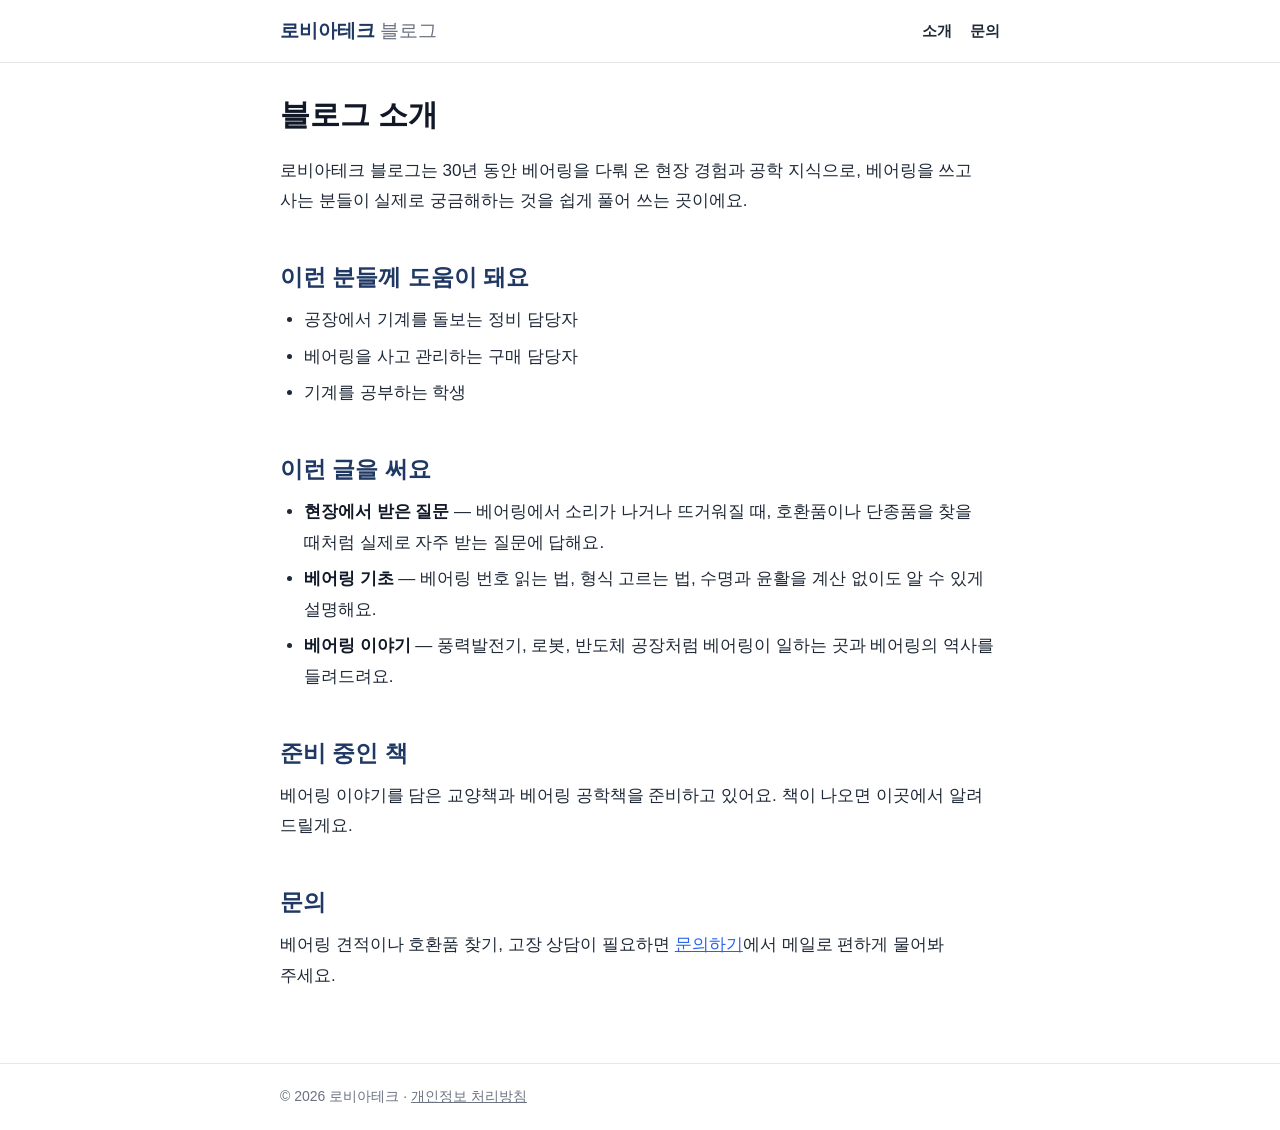
==== about/index.html @ e741268b "블로그 정식 오픈: 소개·문의·개인정보 처리방침, 검색 허용 - 소개·문의·개인정보 처리방침 페이지와 메일 견적 문의 버튼을 더함 - 검색 제외(noindex)와 미리보기 띠를 없" ====
<!doctype html>
<html lang="ko">
<head>
<meta charset="utf-8">
<meta name="viewport" content="width=device-width, initial-scale=1">
<title>블로그 소개 | 로비아테크 블로그</title>
<meta name="description" content="30년 베어링 현장 경험으로 베어링을 쉽게 풀어 쓰는 로비아테크 블로그를 소개해요.">
<link rel="canonical" href="https://blog.roviatech.co.kr/about/">
<meta property="og:type" content="website">
<meta property="og:site_name" content="로비아테크 블로그">
<meta property="og:title" content="블로그 소개 | 로비아테크 블로그">
<meta property="og:description" content="30년 베어링 현장 경험으로 베어링을 쉽게 풀어 쓰는 로비아테크 블로그를 소개해요.">
<meta property="og:image" content="https://blog.roviatech.co.kr/images/how-to-read-bearing-numbers-1.png">
<meta property="og:url" content="https://blog.roviatech.co.kr/about/">
<link rel="stylesheet" href="../assets/style.css">
</head>
<body>
<header class="site-header"><div class="inner"><a class="brand" href="../">로비아테크 <span>블로그</span></a><nav><a href="../about/">소개</a><a href="../contact/">문의</a></nav></div></header>
<main>
<h1>블로그 소개</h1>
<p>로비아테크 블로그는 30년 동안 베어링을 다뤄 온 현장 경험과 공학 지식으로, 베어링을 쓰고 사는 분들이 실제로 궁금해하는 것을 쉽게 풀어 쓰는 곳이에요.</p>
<h2>이런 분들께 도움이 돼요</h2>
<ul><li>공장에서 기계를 돌보는 정비 담당자</li><li>베어링을 사고 관리하는 구매 담당자</li><li>기계를 공부하는 학생</li></ul>
<h2>이런 글을 써요</h2>
<ul><li><strong>현장에서 받은 질문</strong> — 베어링에서 소리가 나거나 뜨거워질 때, 호환품이나 단종품을 찾을 때처럼 실제로 자주 받는 질문에 답해요.</li><li><strong>베어링 기초</strong> — 베어링 번호 읽는 법, 형식 고르는 법, 수명과 윤활을 계산 없이도 알 수 있게 설명해요.</li><li><strong>베어링 이야기</strong> — 풍력발전기, 로봇, 반도체 공장처럼 베어링이 일하는 곳과 베어링의 역사를 들려드려요.</li></ul>
<h2>준비 중인 책</h2>
<p>베어링 이야기를 담은 교양책과 베어링 공학책을 준비하고 있어요. 책이 나오면 이곳에서 알려 드릴게요.</p>
<h2>문의</h2>
<p>베어링 견적이나 호환품 찾기, 고장 상담이 필요하면 <a href="../contact/">문의하기</a>에서 메일로 편하게 물어봐 주세요.</p>
</main>
<footer><div class="inner">© 2026 로비아테크 · <a href="../privacy/">개인정보 처리방침</a></div></footer>
<script>
(function () {
  var body = '베어링 번호(호칭):\n제조사:\n수량:\n희망 납기:\n쓰는 곳(장비):\n회사명:\n연락처:\n\n사진이 있으면 첨부해 주세요.';
  function addr(el) { return el.getAttribute('data-u') + '@' + el.getAttribute('data-d'); }
  document.querySelectorAll('[data-mailtext]').forEach(function (el) { el.textContent = addr(el); });
  document.querySelectorAll('a[data-mail]').forEach(function (a) {
    a.addEventListener('click', function () {
      a.href = 'mailto:' + addr(a) + '?subject=' + encodeURIComponent(a.getAttribute('data-s') || '') +
               '&body=' + encodeURIComponent(body);
    });
  });
})();
</script>
</body>
</html>
---- assets/style.css ----
:root {
  --ink: #1f2937;
  --strong: #111827;
  --muted: #6b7280;
  --line: #e5e7eb;
  --soft: #f6f7f9;
  --brand: #1f3864;
  --brand-soft: #e8eefb;
  --link: #2563eb;
  --warn-bg: #fff6dc;
  --warn-ink: #8a5a00;
  color-scheme: light;
}

* { box-sizing: border-box; }
html { -webkit-text-size-adjust: 100%; }
body {
  margin: 0;
  background: #ffffff;
  color: var(--ink);
  font-family: -apple-system, BlinkMacSystemFont, "Apple SD Gothic Neo", "Malgun Gothic", "Noto Sans KR", sans-serif;
  font-size: 17px;
  line-height: 1.8;
  word-break: keep-all;
  overflow-wrap: break-word;
}
a { color: var(--link); }
img { max-width: 100%; }

.preview-bar {
  background: var(--warn-bg);
  color: var(--warn-ink);
  font-size: 14px;
  line-height: 1.5;
  text-align: center;
  padding: 8px 16px;
}
.site-header { border-bottom: 1px solid var(--line); }
.site-header .inner, main, footer .inner { max-width: 760px; margin: 0 auto; }
.site-header .inner { padding: 14px 20px; }
.brand { font-size: 19px; font-weight: 800; color: var(--brand); text-decoration: none; }
.brand span { font-weight: 500; color: var(--muted); }
.site-header .inner { display: flex; align-items: center; justify-content: space-between; gap: 12px; }
.site-header nav a { margin-left: 18px; color: var(--ink); font-size: 15px; font-weight: 600; text-decoration: none; }
.site-header nav a:hover { color: var(--brand); }
footer a { color: var(--muted); }
.mail-addr { font-weight: 700; color: var(--strong); }

main { padding: 24px 20px 56px; }
h1 { font-size: 30px; line-height: 1.35; margin: 8px 0 20px; color: var(--strong); }
h2 { font-size: 23px; line-height: 1.4; margin: 44px 0 12px; color: var(--brand); }
h3 { font-size: 19px; line-height: 1.45; margin: 28px 0 8px; color: var(--strong); }
p { margin: 0 0 16px; }
ul, ol { margin: 0 0 16px; padding-left: 1.4em; }
li { margin: 6px 0; }
strong { color: var(--strong); }

figure { margin: 24px 0; }
figure img { display: block; width: 100%; height: auto; border: 1px solid var(--line); border-radius: 12px; }

.table-wrap { overflow-x: auto; margin: 16px 0 20px; border: 1px solid var(--line); border-radius: 10px; }
table { width: 100%; border-collapse: collapse; font-size: 15px; line-height: 1.6; }
th, td { padding: 9px 12px; border-bottom: 1px solid var(--line); text-align: left; vertical-align: top; }
th { background: var(--soft); font-weight: 700; white-space: nowrap; }
tr:last-child td { border-bottom: none; }

blockquote { margin: 16px 0; padding: 12px 16px; background: var(--soft); border-left: 4px solid var(--line); border-radius: 0 8px 8px 0; }
blockquote p:last-child { margin-bottom: 0; }

.crumbs { margin: 0 0 4px; font-size: 15px; color: var(--muted); }
.crumbs a { text-decoration: none; }
.tag { display: inline-block; padding: 2px 10px; border-radius: 999px; background: var(--brand-soft); color: var(--brand); font-size: 13px; font-weight: 700; line-height: 1.6; }

.field-story { margin: 0 0 16px; padding: 16px 18px; border: 1px dashed #c9cfd8; border-radius: 12px; background: #fbfbfc; color: var(--muted); }
.cta { margin: 28px 0 8px; padding: 20px; border-radius: 14px; background: #eef3ff; }
.cta p { margin-bottom: 12px; }
.btn { display: inline-block; padding: 10px 18px; border-radius: 10px; background: var(--brand); color: #ffffff; font-weight: 700; text-decoration: none; }
.btn.disabled { background: #9aa5b8; cursor: not-allowed; }

.hero h1 { font-size: 28px; margin-bottom: 12px; }
.hero p { color: #374151; }
.cards { display: grid; gap: 18px; margin-top: 24px; }
.card { display: block; overflow: hidden; border: 1px solid var(--line); border-radius: 14px; background: #ffffff; color: inherit; text-decoration: none; }
.card img { display: block; width: 100%; height: auto; border-bottom: 1px solid var(--line); }
.card .body { padding: 14px 16px 16px; }
.card h2 { margin: 8px 0 6px; font-size: 20px; line-height: 1.45; color: var(--strong); }
.card p { margin: 0; font-size: 15px; line-height: 1.65; color: var(--muted); }
.more { margin-top: 24px; color: var(--muted); font-size: 15px; }

footer { border-top: 1px solid var(--line); color: var(--muted); font-size: 14px; }
footer .inner { padding: 20px; }

@media (min-width: 720px) {
  .cards { grid-template-columns: 1fr 1fr; }
}
@media (max-width: 480px) {
  body { font-size: 16.5px; }
  main { padding: 18px 16px 48px; }
  h1 { font-size: 25px; }
  h2 { font-size: 21px; }
  .site-header .inner, footer .inner { padding-left: 16px; padding-right: 16px; }
}
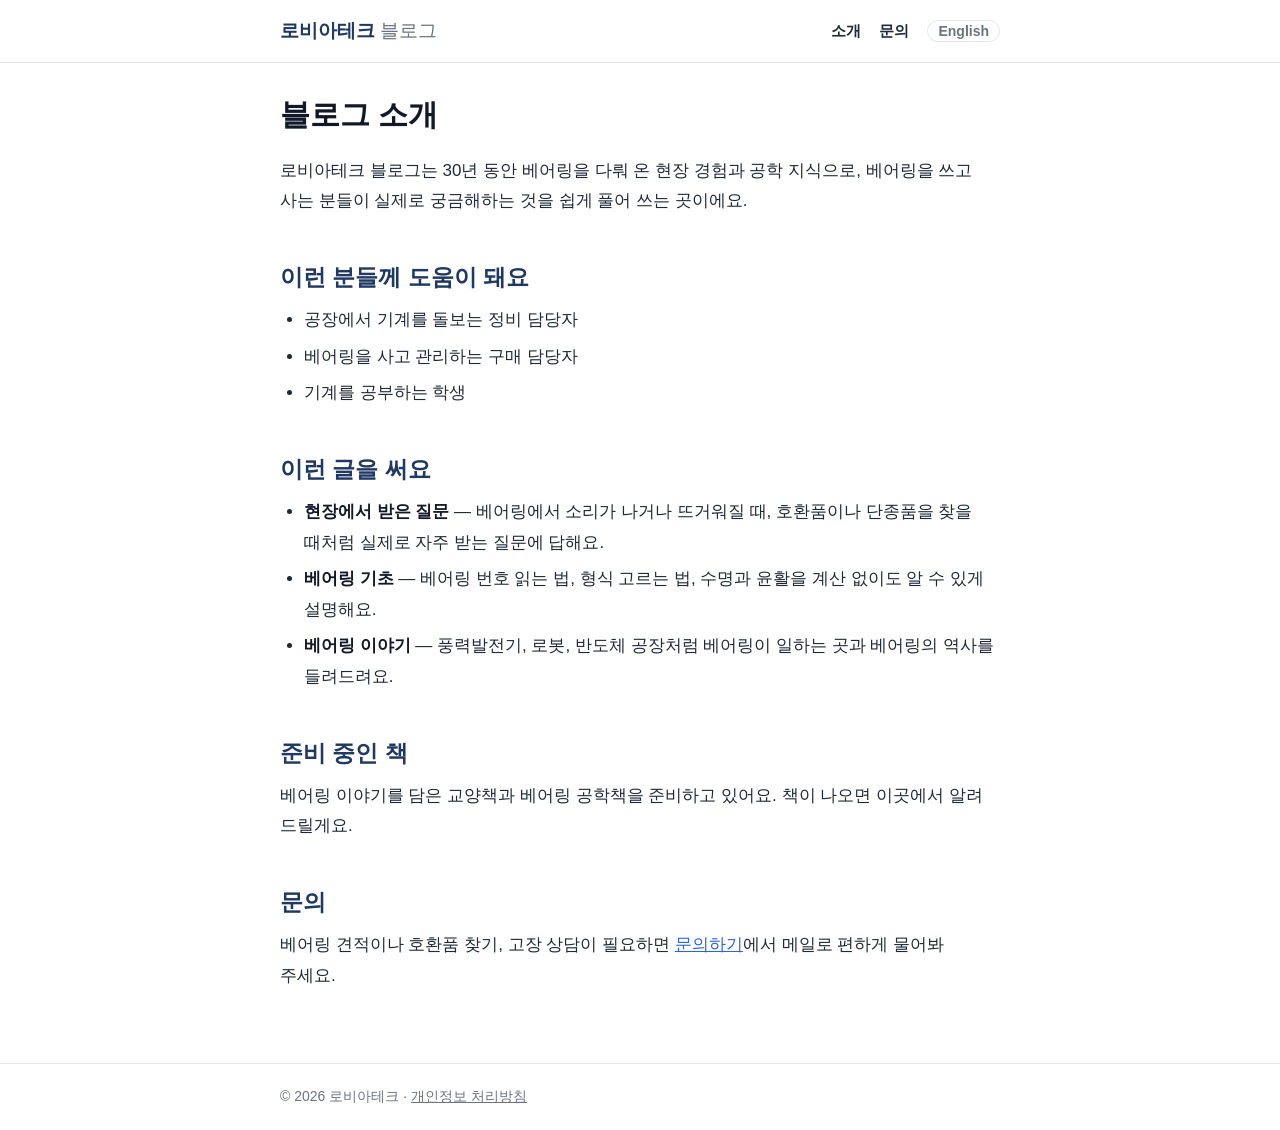
==== commit 06c6ca39: "영어판 열기: /en/ 아래 영어 첫 화면, About·Contact·Privacy, #11·#17 영어 글 - 한국어 글과 영어 글을 짝으로 잇고(언어 전환 링크, hreflan" ====
--- a/about/index.html
+++ b/about/index.html
@@ -3,19 +3,27 @@
 <head>
 <meta charset="utf-8">
 <meta name="viewport" content="width=device-width, initial-scale=1">
+<meta name="google-site-verification" content="FnGy8vwjUJnrvPE3zHXfZ7db4EVpizQZHd8lW3kn4e0">
+<meta name="naver-site-verification" content="fee8d032d96fe8d049fef2ab432df04f8d8b290f">
+<link rel="alternate" hreflang="ko" href="https://blog.roviatech.co.kr/about/">
+<link rel="alternate" hreflang="en" href="https://blog.roviatech.co.kr/en/about/">
+<link rel="alternate" hreflang="x-default" href="https://blog.roviatech.co.kr/about/">
+<script async src="https://www.googletagmanager.com/gtag/js?id=G-C03R1C6F9V"></script>
+<script>window.dataLayer=window.dataLayer||[];function gtag(){dataLayer.push(arguments);}gtag('js',new Date());gtag('config','G-C03R1C6F9V');</script>
 <title>블로그 소개 | 로비아테크 블로그</title>
 <meta name="description" content="30년 베어링 현장 경험으로 베어링을 쉽게 풀어 쓰는 로비아테크 블로그를 소개해요.">
 <link rel="canonical" href="https://blog.roviatech.co.kr/about/">
 <meta property="og:type" content="website">
+<meta property="og:locale" content="ko_KR">
 <meta property="og:site_name" content="로비아테크 블로그">
 <meta property="og:title" content="블로그 소개 | 로비아테크 블로그">
 <meta property="og:description" content="30년 베어링 현장 경험으로 베어링을 쉽게 풀어 쓰는 로비아테크 블로그를 소개해요.">
-<meta property="og:image" content="https://blog.roviatech.co.kr/images/how-to-read-bearing-numbers-1.png">
+<meta property="og:image" content="https://blog.roviatech.co.kr/images/wind-turbine-bearings-1.png">
 <meta property="og:url" content="https://blog.roviatech.co.kr/about/">
 <link rel="stylesheet" href="../assets/style.css">
 </head>
 <body>
-<header class="site-header"><div class="inner"><a class="brand" href="../">로비아테크 <span>블로그</span></a><nav><a href="../about/">소개</a><a href="../contact/">문의</a></nav></div></header>
+<header class="site-header"><div class="inner"><a class="brand" href="../">로비아테크 <span>블로그</span></a><nav><a href="../about/">소개</a><a href="../contact/">문의</a><a class="lang" href="../en/about/" hreflang="en">English</a></nav></div></header>
 <main>
 <h1>블로그 소개</h1>
 <p>로비아테크 블로그는 30년 동안 베어링을 다뤄 온 현장 경험과 공학 지식으로, 베어링을 쓰고 사는 분들이 실제로 궁금해하는 것을 쉽게 풀어 쓰는 곳이에요.</p>
@@ -31,13 +39,16 @@
 <footer><div class="inner">© 2026 로비아테크 · <a href="../privacy/">개인정보 처리방침</a></div></footer>
 <script>
 (function () {
-  var body = '베어링 번호(호칭):\n제조사:\n수량:\n희망 납기:\n쓰는 곳(장비):\n회사명:\n연락처:\n\n사진이 있으면 첨부해 주세요.';
+  var bodies = {
+    ko: '베어링 번호(호칭):\n제조사:\n수량:\n희망 납기:\n쓰는 곳(장비):\n회사명:\n연락처:\n\n사진이 있으면 첨부해 주세요.',
+    en: 'Bearing number:\nBrand:\nQuantity:\nRequired delivery date:\nApplication (machine):\nCompany:\nCountry:\nPhone:\n\nPlease attach photos if you have them.'
+  };
   function addr(el) { return el.getAttribute('data-u') + '@' + el.getAttribute('data-d'); }
   document.querySelectorAll('[data-mailtext]').forEach(function (el) { el.textContent = addr(el); });
   document.querySelectorAll('a[data-mail]').forEach(function (a) {
     a.addEventListener('click', function () {
       a.href = 'mailto:' + addr(a) + '?subject=' + encodeURIComponent(a.getAttribute('data-s') || '') +
-               '&body=' + encodeURIComponent(body);
+               '&body=' + encodeURIComponent(bodies[a.getAttribute('data-lang')] || bodies.ko);
     });
   });
 })();
--- a/assets/style.css
+++ b/assets/style.css
@@ -45,6 +45,12 @@
 .site-header nav a:hover { color: var(--brand); }
 footer a { color: var(--muted); }
 .mail-addr { font-weight: 700; color: var(--strong); }
+.site-header nav a.lang { padding: 2px 10px; border: 1px solid var(--line); border-radius: 999px; font-size: 14px; color: var(--muted); }
+[hidden] { display: none !important; }
+.consent { position: fixed; left: 12px; right: 12px; bottom: 12px; z-index: 10; max-width: 720px; margin: 0 auto; padding: 12px 16px; border: 1px solid var(--line); border-radius: 12px; background: #ffffff; box-shadow: 0 6px 20px rgba(17, 24, 39, 0.12); font-size: 15px; line-height: 1.6; }
+.consent p { margin: 0; }
+.consent button { margin-left: 8px; padding: 5px 12px; border: 1px solid var(--brand); border-radius: 8px; background: var(--brand); color: #ffffff; font: inherit; font-weight: 700; cursor: pointer; }
+.consent button[data-consent="no"] { background: #ffffff; color: var(--brand); }
 
 main { padding: 24px 20px 56px; }
 h1 { font-size: 30px; line-height: 1.35; margin: 8px 0 20px; color: var(--strong); }
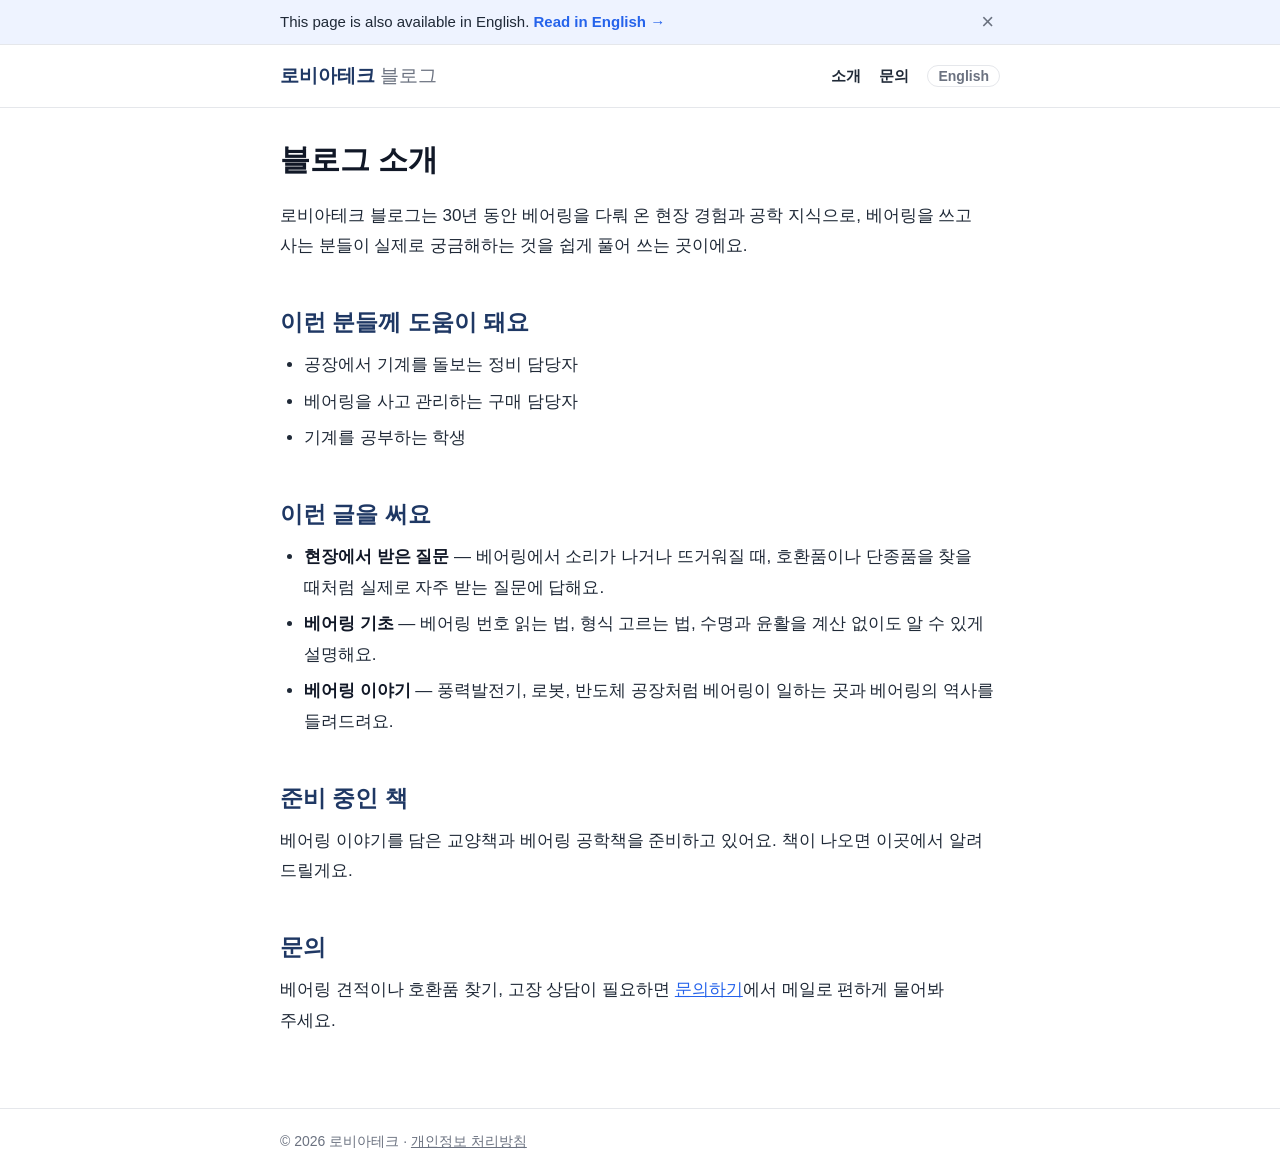
==== commit 1f10bee1: "한국어 페이지에 영어 안내 띠 넣기 (브라우저 언어에 한국어가 없을 때만) Co-Authored-By: Claude Opus 5.5 <noreply@anthropic.com>" ====
--- a/about/index.html
+++ b/about/index.html
@@ -23,6 +23,21 @@
 <link rel="stylesheet" href="../assets/style.css">
 </head>
 <body>
+<div class="lang-hint" id="lang-hint" hidden data-nosnippet lang="en"><div class="inner"><span>This page is also available in English. <a href="../en/about/" hreflang="en">Read in English →</a></span><button type="button" aria-label="Close">×</button></div></div>
+<script>
+(function () {
+  var KEY = 'roviatech-lang-hint', box = document.getElementById('lang-hint'), closed = null;
+  var langs = navigator.languages && navigator.languages.length ? navigator.languages : [navigator.language || ''];
+  var korean = langs.some(function (l) { return /^ko\b/i.test(l || ''); });
+  try { closed = localStorage.getItem(KEY); } catch (e) {}
+  if (korean || closed) { return; }
+  box.hidden = false;
+  box.querySelector('button').addEventListener('click', function () {
+    box.hidden = true;
+    try { localStorage.setItem(KEY, '1'); } catch (e) {}
+  });
+})();
+</script>
 <header class="site-header"><div class="inner"><a class="brand" href="../">로비아테크 <span>블로그</span></a><nav><a href="../about/">소개</a><a href="../contact/">문의</a><a class="lang" href="../en/about/" hreflang="en">English</a></nav></div></header>
 <main>
 <h1>블로그 소개</h1>
--- a/assets/style.css
+++ b/assets/style.css
@@ -47,6 +47,10 @@
 .mail-addr { font-weight: 700; color: var(--strong); }
 .site-header nav a.lang { padding: 2px 10px; border: 1px solid var(--line); border-radius: 999px; font-size: 14px; color: var(--muted); }
 [hidden] { display: none !important; }
+.lang-hint { background: #eef3ff; border-bottom: 1px solid var(--line); font-size: 15px; line-height: 1.5; }
+.lang-hint .inner { display: flex; align-items: center; justify-content: space-between; gap: 12px; max-width: 760px; margin: 0 auto; padding: 10px 20px; }
+.lang-hint a { font-weight: 700; text-decoration: none; }
+.lang-hint button { border: 0; background: transparent; color: var(--muted); font-size: 22px; line-height: 1; cursor: pointer; }
 .consent { position: fixed; left: 12px; right: 12px; bottom: 12px; z-index: 10; max-width: 720px; margin: 0 auto; padding: 12px 16px; border: 1px solid var(--line); border-radius: 12px; background: #ffffff; box-shadow: 0 6px 20px rgba(17, 24, 39, 0.12); font-size: 15px; line-height: 1.6; }
 .consent p { margin: 0; }
 .consent button { margin-left: 8px; padding: 5px 12px; border: 1px solid var(--brand); border-radius: 8px; background: var(--brand); color: #ffffff; font: inherit; font-weight: 700; cursor: pointer; }
